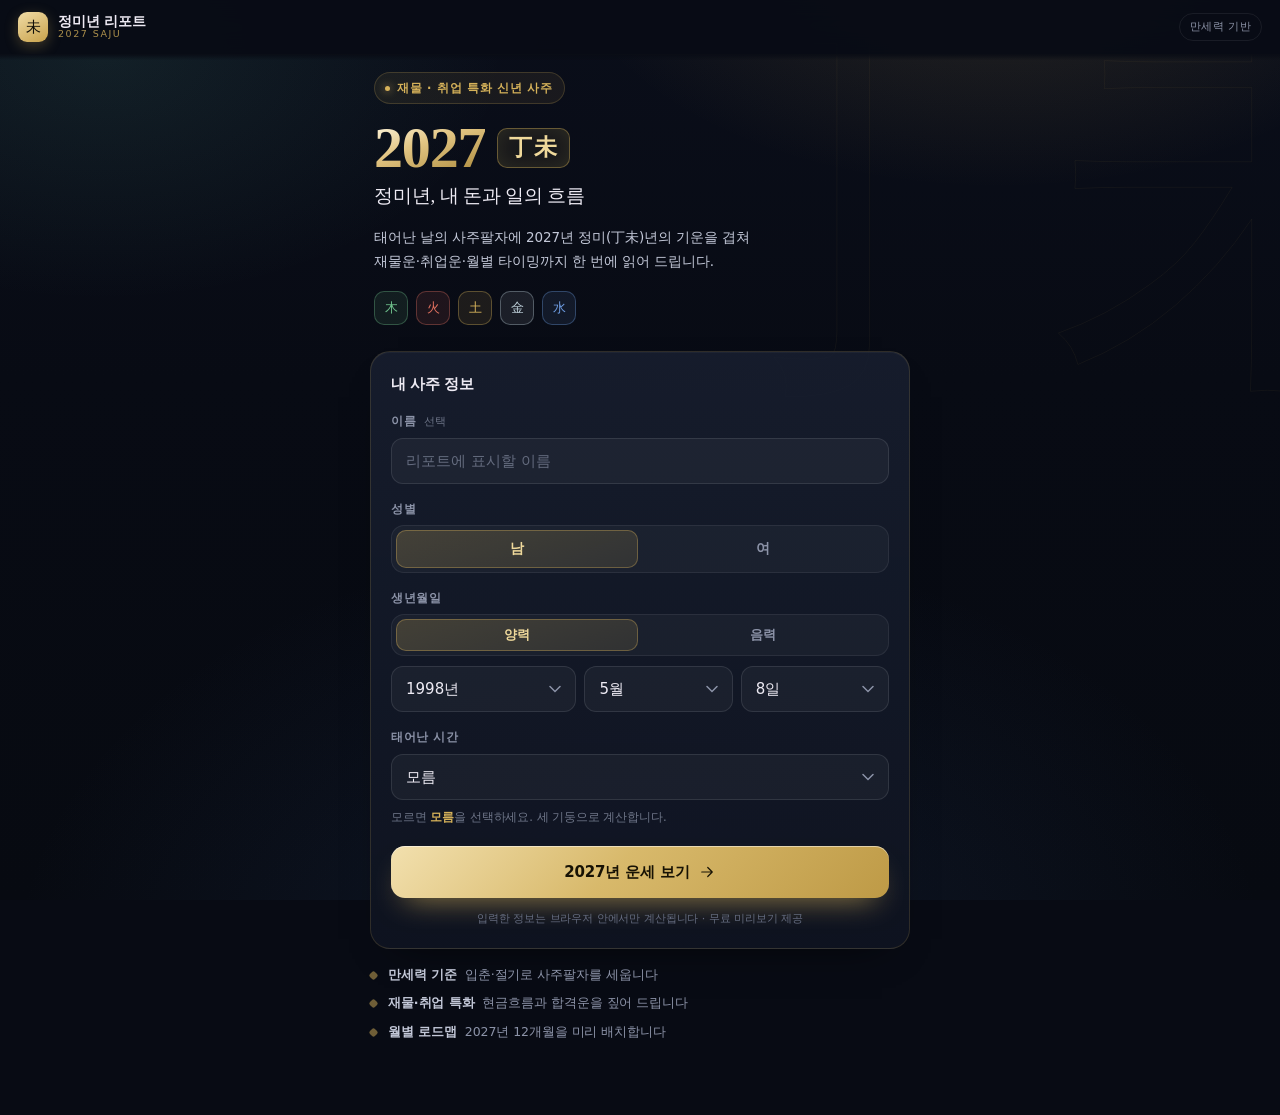
==== index.html @ 4d2c4d97 "2027 정미년 신년운세 사주 리포트 웹앱 v2 - 사주 원국·오행·십성·대운·세운·월운 계산 엔진 (외부 라이브러리 없음) - 2027 재물·취업 리포트, 개운 처방, 12개월 " ====
<!DOCTYPE html>
<html lang="ko">
<head>
<meta charset="utf-8">
<meta name="viewport" content="width=device-width, initial-scale=1, viewport-fit=cover">
<meta name="theme-color" content="#0A0E1A">
<title>2027 정미년 신년운세 · 재물·취업 사주 리포트</title>
<meta name="description" content="사주팔자와 2027 정미년 세운으로 읽는 재물운·취업운·월별 로드맵">
<link rel="stylesheet" href="assets/css/style.css">
</head>
<body>
<div class="bg-aurora" aria-hidden="true"></div>
<div class="bg-seal" aria-hidden="true">丁未</div>

<header class="topbar">
  <a class="brand" href="#" data-go="home">
    <span class="brand-mark">未</span>
    <span class="brand-text">정미년 리포트<em>2027 SAJU</em></span>
  </a>
  <span class="topbar-note">만세력 기반</span>
</header>

<main>
  <!-- ============ 1. 입력 화면 ============ -->
  <section class="view is-active" id="view-home">
    <div class="hero">
      <p class="eyebrow"><span class="dot"></span>재물 · 취업 특화 신년 사주</p>
      <h1 class="hero-title">
        <span class="hero-year">2027</span>
        <span class="hero-han">丁未</span>
        <span class="hero-sub">정미년, 내 돈과 일의 흐름</span>
      </h1>
      <p class="lede">태어난 날의 사주팔자에 2027년 정미(丁未)년의 기운을 겹쳐<br>
        재물운·취업운·월별 타이밍까지 한 번에 읽어 드립니다.</p>
      <div class="hero-strip" aria-hidden="true">
        <span class="strip-elem" style="--c:#6FBF8B">木</span>
        <span class="strip-elem" style="--c:#E0705F">火</span>
        <span class="strip-elem" style="--c:#D6B25A">土</span>
        <span class="strip-elem" style="--c:#BFD0DA">金</span>
        <span class="strip-elem" style="--c:#6E9BE0">水</span>
      </div>
    </div>

    <form class="card form-card" id="saju-form" novalidate>
      <h2 class="card-title">내 사주 정보</h2>

      <div class="field">
        <label for="name">이름 <span class="opt">선택</span></label>
        <input id="name" name="name" type="text" placeholder="리포트에 표시할 이름" autocomplete="off" maxlength="20">
      </div>

      <div class="field">
        <span class="label">성별</span>
        <div class="seg" role="radiogroup" aria-label="성별">
          <button type="button" class="seg-btn is-on" data-gender="male" role="radio" aria-checked="true">남</button>
          <button type="button" class="seg-btn" data-gender="female" role="radio" aria-checked="false">여</button>
        </div>
      </div>

      <div class="field">
        <span class="label">생년월일</span>
        <div class="seg seg-slim" role="radiogroup" aria-label="달력 구분">
          <button type="button" class="seg-btn is-on" data-cal="solar" role="radio" aria-checked="true">양력</button>
          <button type="button" class="seg-btn" data-cal="lunar" role="radio" aria-checked="false">음력</button>
        </div>
        <div class="date-row">
          <select id="year" aria-label="출생 연도"></select>
          <select id="month" aria-label="출생 월"></select>
          <select id="day" aria-label="출생 일"></select>
        </div>
        <label class="check is-hidden" id="leap-wrap">
          <input type="checkbox" id="leap"> <span id="leap-label">윤달</span>
        </label>
      </div>

      <div class="field">
        <label for="si">태어난 시간</label>
        <select id="si" aria-label="태어난 시간"></select>
        <p class="hint" id="si-hint">모르면 <b>모름</b>을 선택하세요. 세 기둥으로 계산합니다.</p>
      </div>

      <p class="form-error" id="form-error" hidden></p>

      <button type="submit" class="cta">
        <span>2027년 운세 보기</span>
        <svg viewBox="0 0 24 24" width="18" height="18" aria-hidden="true"><path d="M5 12h13M13 6l6 6-6 6" fill="none" stroke="currentColor" stroke-width="1.6" stroke-linecap="round" stroke-linejoin="round"/></svg>
      </button>
      <p class="form-foot">입력한 정보는 브라우저 안에서만 계산됩니다 · 무료 미리보기 제공</p>
    </form>

    <ul class="features">
      <li><b>만세력 기준</b> 입춘·절기로 사주팔자를 세웁니다</li>
      <li><b>재물·취업 특화</b> 현금흐름과 합격운을 짚어 드립니다</li>
      <li><b>월별 로드맵</b> 2027년 12개월을 미리 배치합니다</li>
    </ul>
  </section>

  <!-- ============ 2. 계산 중 ============ -->
  <section class="view" id="view-loading">
    <div class="loading">
      <div class="loading-orb"><span>丁</span><span>未</span></div>
      <h2>사주를 세우는 중</h2>
      <ol class="loading-steps">
        <li data-step="0">만세력 절기 대조</li>
        <li data-step="1">사주 원국 배열</li>
        <li data-step="2">대운 · 세운 계산</li>
        <li data-step="3">정미년 운세 정리</li>
      </ol>
    </div>
  </section>

  <!-- ============ 3. 결과 ============ -->
  <section class="view" id="view-result">
    <div class="result-head">
      <p class="eyebrow"><span class="dot"></span>2027 정미년 신년 사주 리포트</p>
      <h1 class="result-name" id="r-name">-</h1>
      <p class="result-meta" id="r-meta">-</p>
      <p class="result-tags" id="r-tags"></p>
    </div>

    <!-- 히어로 요약 카드 -->
    <section class="card hero-card" id="hero-card">
      <div class="hero-card-top">
        <div>
          <p class="hero-card-label">2027년 한 줄 총평</p>
          <p class="hero-card-line" id="r-heroline">-</p>
        </div>
        <span class="hero-card-year" aria-hidden="true">2027<br>丁未</span>
      </div>
      <div class="hero-gauges">
        <div class="gauge">
          <div class="gauge-head"><span>재물 <em>財</em></span><b id="g-wealth">-</b></div>
          <div class="gauge-track"><span class="gauge-fill g-money" id="gf-wealth" style="width:0%"></span></div>
        </div>
        <div class="gauge">
          <div class="gauge-head"><span>직업 <em>職</em></span><b id="g-career">-</b></div>
          <div class="gauge-track"><span class="gauge-fill g-work" id="gf-career" style="width:0%"></span></div>
        </div>
        <div class="gauge">
          <div class="gauge-head"><span>안정 <em>安</em></span><b id="g-stability">-</b></div>
          <div class="gauge-track"><span class="gauge-fill g-stab" id="gf-stability" style="width:0%"></span></div>
        </div>
      </div>
    </section>

    <div class="result-grid">
      <!-- 왼쪽 열 -->
      <div class="col col-left">
        <section class="card pillars-card">
          <header class="card-head">
            <h2 class="card-title">사주 원국 <span class="sub">四柱</span></h2>
            <span class="chip-line" id="chart-strength">-</span>
          </header>
          <div class="pillar-head">
            <span>시</span><span>일</span><span>월</span><span>년</span>
          </div>
          <div class="pillars" id="pillars"></div>
          <div class="pillar-foot">
            <div class="foot-row"><span>지장간</span><b id="r-hidden">-</b></div>
            <div class="foot-row"><span>십이운성</span><b id="r-stages">-</b></div>
            <div class="foot-row"><span>공망</span><b id="r-gongmang">-</b></div>
            <div class="foot-row"><span>신살</span><b id="r-sals">-</b></div>
          </div>
          <div class="daymaster">
            <span class="dm-badge" id="dm-badge">乙</span>
            <div>
              <p class="dm-title" id="dm-title">-</p>
              <p class="dm-body" id="dm-body">-</p>
            </div>
          </div>
        </section>

        <section class="card elements-card">
          <header class="card-head">
            <h2 class="card-title">오행 밸런스 <span class="sub">五行</span></h2>
          </header>
          <div class="elem-bars" id="elem-bars"></div>
          <div class="group-pct" id="group-pct"></div>
          <p class="para small" id="r-balance">-</p>
        </section>

        <section class="card keyword-card">
          <header class="card-head">
            <h2 class="card-title">2027 핵심 키워드</h2>
          </header>
          <div class="kw-list" id="kw-list"></div>
          <p class="para" id="r-yearline">-</p>
        </section>

        <section class="card seun-card">
          <header class="card-head">
            <h2 class="card-title">2027 세운 <span class="sub">歲運</span></h2>
            <span class="chip-line" id="seun-stage">-</span>
          </header>
          <div class="seun-row">
            <div class="seun-chars">
              <span class="seun-char" id="seun-s1">丁</span>
              <span class="seun-char" id="seun-s2">未</span>
            </div>
            <div class="seun-gods" id="seun-gods"></div>
          </div>
          <div class="seun-rels" id="seun-rels"></div>
          <p class="para small" id="r-seun">-</p>
          <div class="block">
            <h3>2027 정미년과 나의 조합</h3>
            <p class="para small" id="r-year2027">-</p>
          </div>
        </section>

        <section class="card daeun-card">
          <header class="card-head">
            <h2 class="card-title">대운 타임라인 <span class="sub">大運</span></h2>
            <span class="chip-line" id="daeun-chip">-</span>
          </header>
          <div class="daeun-scroll" id="daeun-scroll" tabindex="0" aria-label="대운 흐름, 좌우로 스크롤">
            <div class="daeun-track" id="daeun-track"></div>
          </div>
          <p class="para small" id="r-daeun">-</p>
        </section>

        <section class="card luck-card">
          <header class="card-head">
            <h2 class="card-title">2027 개운 처방 &amp; 균형 오행</h2>
            <span class="chip-line" id="luck-chip">-</span>
          </header>
          <div class="luck-grid">
            <div class="luck-cell yong">
              <span class="luck-cell-label">용신 (부족한 기운)</span>
              <b class="luck-cell-elem" id="luck-yong">-</b>
              <span class="luck-cell-sub" id="luck-yong-sub">-</span>
            </div>
            <div class="luck-cell hui">
              <span class="luck-cell-label">희신 (더하면 좋은 기운)</span>
              <b class="luck-cell-elem" id="luck-hui">-</b>
              <span class="luck-cell-sub" id="luck-hui-sub">-</span>
            </div>
          </div>
          <div class="luck-rows">
            <div class="luck-row"><span>행운 색</span><b id="luck-colors">-</b></div>
            <div class="luck-row"><span>행운 방향</span><b id="luck-dir">-</b></div>
            <div class="luck-row"><span>애용할 숫자</span><b id="luck-nums">-</b></div>
            <div class="luck-row"><span>직무 키워드</span><b id="luck-jobs">-</b></div>
          </div>
          <div class="block">
            <h3>일상 처방</h3>
            <p class="para small" id="luck-routines">-</p>
          </div>
          <p class="para small" id="r-luck">-</p>
        </section>

        <div class="halves">
          <section class="card half-card">
            <h3><span class="half-mark">上</span> 상반기</h3>
            <p class="para small" id="r-half1">-</p>
          </section>
          <section class="card half-card">
            <h3><span class="half-mark">下</span> 하반기</h3>
            <p class="para small" id="r-half2">-</p>
          </section>
        </div>
      </div>

      <!-- 오른쪽 열 -->
      <div class="col col-right">
        <div class="lock-zone" id="lock-zone">
          <div class="lock-teaser">
            <span class="lock-icon" aria-hidden="true">
              <svg viewBox="0 0 24 24" width="18" height="18"><path d="M7 10V8a5 5 0 0 1 10 0v2M6 10h12v10H6z" fill="none" stroke="currentColor" stroke-width="1.6" stroke-linejoin="round"/></svg>
            </span>
            <div class="lock-copy">
              <p class="lock-title">재물운 · 취업운 · 월별 로드맵</p>
              <p class="lock-sub"><s>₩3,900</s> 상당 무료 미리보기</p>
            </div>
            <button type="button" class="cta cta-small" id="unlock-btn">체험용 잠금 해제</button>
          </div>

          <div class="locked-body" id="locked-body">
            <section class="card money-card">
              <header class="card-head">
                <h2 class="card-title">2027 재물운 <span class="sub">財</span></h2>
                <span class="chip-line" id="money-score">-</span>
              </header>
              <div class="block">
                <h3>현금 흐름</h3>
                <p class="para small" id="r-cashflow">-</p>
              </div>
              <div class="block">
                <h3>부업 · 투자 타이밍</h3>
                <p class="para small" id="r-timing">-</p>
              </div>
              <div class="block warn">
                <h3>조심할 시기</h3>
                <p class="para small" id="r-caution">-</p>
              </div>
            </section>

            <section class="card career-card">
              <header class="card-head">
                <h2 class="card-title">2027 취업 · 이직 · 진로 <span class="sub">職</span></h2>
                <span class="chip-line" id="career-score">-</span>
              </header>
              <div class="block">
                <h3>합격 · 성과 운이 강한 달</h3>
                <p class="para small" id="r-peak">-</p>
              </div>
              <div class="block">
                <h3>잘 맞는 일하는 방식</h3>
                <p class="para small" id="r-style">-</p>
              </div>
              <div class="block">
                <h3>실전 조언</h3>
                <p class="para small" id="r-advice">-</p>
              </div>
            </section>

            <section class="card months-card">
              <header class="card-head">
                <h2 class="card-title">2027 월별 로드맵 <span class="sub">1~12월</span></h2>
              </header>
              <div class="months" id="months"></div>
            </section>
          </div>

          <div class="paywall" id="paywall">
            <p class="paywall-note">잠금 해제 후 전체 열람</p>
          </div>
        </div>

        <section class="card share-card">
          <h2 class="card-title">결과 공유</h2>
          <p class="para small">요약 카드를 이미지로 저장하거나, 링크와 한 줄 요약을 복사해 공유해 보세요.</p>
          <div class="share-actions">
            <button type="button" class="ghost-btn" id="preview-card">미리보기</button>
            <button type="button" class="ghost-btn" id="save-card">이미지로 저장</button>
          </div>
          <div class="share-actions">
            <button type="button" class="ghost-btn" id="copy-link">결과 링크 복사</button>
            <button type="button" class="ghost-btn" id="copy-summary">한 줄 요약 복사</button>
          </div>
        </section>
      </div>
    </div>

    <div class="result-foot">
      <button type="button" class="ghost-btn" data-go="home">← 다른 생년월일로 보기</button>
      <p class="fineprint">
        사주 계산은 한국천문연구원 음양력·절기 기준의 만세력 로직을 사용했습니다.
        일주는 자정(00:00)에 바뀌며, 절입 시각은 천문 계산값으로 발표값과 수 분의 차이가 있을 수 있습니다.
        본 리포트는 재미와 참고를 위한 것이며, 투자·취업 등 실제 결정의 근거가 아닙니다.
      </p>
    </div>
  </section>
</main>

<!-- 카드 미리보기 모달 -->
<div class="modal" id="modal" hidden>
  <div class="modal-back" data-close></div>
  <div class="modal-body">
    <img id="card-img" alt="2027 신년운세 요약 카드">
    <div class="modal-actions">
      <button type="button" class="ghost-btn" data-close>닫기</button>
      <a class="cta cta-small" id="download-card" download="saju2027-card.png">이미지 저장</a>
    </div>
  </div>
</div>

<!-- 복사 토스트 -->
<div class="toast" id="toast" role="status" aria-live="polite"></div>

<script src="assets/js/lunar-data.js"></script>
<script src="assets/js/astro.js"></script>
<script src="assets/js/saju.js"></script>
<script src="assets/js/report.js"></script>
<script src="assets/js/app.js"></script>
</body>
</html>
---- assets/css/style.css ----
/* ===========================================================================
   2027 정미년 신년운세 — 스타일
   =========================================================================== */
:root {
  --bg: #080B14;
  --bg-soft: #0D1220;
  --card: linear-gradient(180deg, rgba(24, 31, 48, .86) 0%, rgba(15, 20, 33, .92) 100%);
  --card-flat: #121828;
  --line: rgba(214, 178, 90, .16);
  --line-soft: rgba(255, 255, 255, .07);
  --gold: #D6B25A;
  --gold-bright: #EFD99B;
  --gold-deep: #A98A3C;
  --jade: #63C3A6;
  --rose: #E0705F;
  --text: #EDEAF3;
  --text-dim: #C3C8D8;
  --muted: #8C93A8;
  --radius: 20px;
  --font-sans: "Pretendard", "Pretendard Variable", -apple-system, BlinkMacSystemFont,
    "Noto Sans KR", "Noto Sans CJK KR", "Apple SD Gothic Neo", "Malgun Gothic", system-ui, sans-serif;
  --font-serif: "Noto Serif KR", "Noto Serif CJK KR", "Nanum Myeongjo", "Apple SD Gothic Neo", serif;
}

* { box-sizing: border-box; }

html, body { margin: 0; padding: 0; }

body {
  background: var(--bg);
  color: var(--text);
  font-family: var(--font-sans);
  font-size: 15px;
  line-height: 1.6;
  letter-spacing: -.005em;
  -webkit-font-smoothing: antialiased;
  min-height: 100vh;
  overflow-x: hidden;
}

/* 배경 */
.bg-aurora {
  position: fixed; inset: 0; z-index: -2; pointer-events: none;
  background:
    radial-gradient(720px 420px at 78% -8%, rgba(214, 178, 90, .16), transparent 62%),
    radial-gradient(620px 380px at 8% 6%, rgba(99, 195, 166, .10), transparent 65%),
    radial-gradient(900px 620px at 50% 108%, rgba(60, 96, 160, .16), transparent 70%),
    linear-gradient(180deg, #0A0E1A 0%, #080B14 42%, #070A11 100%);
}
.bg-seal {
  position: fixed; right: -14vw; top: 2vh; z-index: -1; pointer-events: none;
  font-family: var(--font-serif); font-size: 40vw; line-height: .8;
  color: transparent; -webkit-text-stroke: 1px rgba(214, 178, 90, .055);
  letter-spacing: -.06em; user-select: none;
}

/* 상단 바 */
.topbar {
  position: sticky; top: 0; z-index: 30;
  display: flex; align-items: center; justify-content: space-between;
  padding: 12px 18px;
  background: rgba(9, 12, 21, .965);
  backdrop-filter: blur(16px) saturate(1.15);
  box-shadow: 0 1px 0 rgba(214, 178, 90, .06);
}
.topbar::after {
  content: "";
  position: absolute; left: 0; right: 0; top: 100%; height: 6px;
  background: linear-gradient(180deg, rgba(9, 12, 21, .99), rgba(9, 12, 21, 0));
  pointer-events: none;
}
.brand { display: flex; align-items: center; gap: 10px; text-decoration: none; color: var(--text); }
.brand-mark {
  width: 30px; height: 30px; display: grid; place-items: center;
  font-family: var(--font-serif); font-size: 15px; color: #12100A;
  background: linear-gradient(150deg, #F0DCA6, #C9A24B);
  border-radius: 9px; box-shadow: 0 4px 14px rgba(214, 178, 90, .28);
}
.brand-text { font-size: 13.5px; font-weight: 600; line-height: 1.15; display: flex; flex-direction: column; }
.brand-text em {
  font-style: normal; font-size: 9.5px; letter-spacing: .16em;
  color: var(--gold); opacity: .8; font-weight: 500;
}
.topbar-note {
  font-size: 11px; color: var(--muted); letter-spacing: .04em;
  border: 1px solid var(--line-soft); border-radius: 999px; padding: 4px 10px;
}

main { max-width: 1180px; margin: 0 auto; padding: 0 18px 64px; }

/* 뷰 전환 */
.view { display: none; }
.view.is-active { display: block; animation: fadeUp .45s cubic-bezier(.22, .8, .3, 1) both; }
@keyframes fadeUp { from { opacity: 0; transform: translateY(10px); } to { opacity: 1; transform: none; } }

/* ============ 홈 ============ */
#view-home { max-width: 560px; margin: 0 auto; }

.hero { padding: 18px 4px 26px; }
.eyebrow {
  display: inline-flex; align-items: center; gap: 7px;
  font-size: 11.5px; font-weight: 600; letter-spacing: .06em;
  color: var(--gold); margin: 0 0 16px;
  padding: 6px 12px 6px 10px; border-radius: 999px;
  background: rgba(214, 178, 90, .08); border: 1px solid rgba(214, 178, 90, .2);
}
.eyebrow .dot {
  width: 5px; height: 5px; border-radius: 50%; background: var(--gold);
  box-shadow: 0 0 8px rgba(214, 178, 90, .9);
}
.hero-title { margin: 0 0 14px; display: flex; flex-wrap: wrap; align-items: center; gap: 4px 12px; }
.hero-year {
  font-family: var(--font-serif); font-size: 58px; font-weight: 600; line-height: .95;
  letter-spacing: -.02em;
  background: linear-gradient(160deg, #FBF1D6 8%, #E2C583 42%, #B08F42 92%);
  -webkit-background-clip: text; background-clip: text; color: transparent;
}
.hero-han {
  font-family: var(--font-serif); font-size: 23px; letter-spacing: .06em;
  color: var(--gold-bright);
  border: 1px solid rgba(214, 178, 90, .42); border-radius: 10px;
  padding: 7px 11px 8px; line-height: 1;
  background: rgba(214, 178, 90, .07);
  box-shadow: inset 0 0 20px rgba(214, 178, 90, .12);
}
.hero-sub {
  flex-basis: 100%; font-family: var(--font-serif);
  font-size: 19px; font-weight: 500; color: var(--text); letter-spacing: -.01em; margin-top: 2px;
}
.lede { margin: 0 0 18px; font-size: 13.5px; line-height: 1.75; color: var(--text-dim); }
.hero-strip { display: flex; gap: 8px; }
.strip-elem {
  font-family: var(--font-serif); font-size: 13px; color: var(--c);
  width: 34px; height: 34px; display: grid; place-items: center;
  border-radius: 10px; border: 1px solid color-mix(in srgb, var(--c) 34%, transparent);
  background: color-mix(in srgb, var(--c) 10%, transparent);
}

/* 카드 공통 */
.card {
  background: var(--card);
  border: 1px solid var(--line);
  border-radius: var(--radius);
  padding: 18px;
  box-shadow: 0 18px 40px -28px rgba(0, 0, 0, .9), inset 0 1px 0 rgba(255, 255, 255, .04);
}
.card + .card { margin-top: 14px; }
.card-title {
  margin: 0; font-family: var(--font-serif); font-size: 15px; font-weight: 600;
  letter-spacing: .01em; color: var(--text);
}
.card-title .sub {
  font-family: var(--font-sans); font-size: 10.5px; font-weight: 500;
  color: var(--gold); opacity: .75; margin-left: 6px; letter-spacing: .06em;
}
.card-head { display: flex; align-items: center; justify-content: space-between; margin-bottom: 14px; gap: 8px; }
.chip-line {
  font-size: 11px; color: var(--gold-bright); letter-spacing: .02em;
  background: rgba(214, 178, 90, .1); border: 1px solid rgba(214, 178, 90, .22);
  border-radius: 999px; padding: 3px 9px; white-space: nowrap;
}

/* --- 폼 --- */
.form-card { padding: 20px; }
.form-card .card-title { margin-bottom: 16px; }
.field { margin-bottom: 16px; }
.field > label, .field > .label {
  display: block; font-size: 11.5px; font-weight: 600; color: var(--muted);
  letter-spacing: .05em; margin-bottom: 7px;
}
.field .opt { font-weight: 400; color: #6F7689; font-size: 10.5px; margin-left: 3px; }

input[type="text"], select {
  width: 100%; height: 46px; padding: 0 14px;
  background: rgba(255, 255, 255, .04);
  border: 1px solid rgba(255, 255, 255, .1);
  border-radius: 12px; color: var(--text);
  font-family: var(--font-sans); font-size: 15px; font-weight: 500;
  outline: none; transition: border-color .18s, background .18s;
  appearance: none; -webkit-appearance: none;
}
input[type="text"]::placeholder { color: #646B7E; font-weight: 400; }
input[type="text"]:focus, select:focus {
  border-color: rgba(214, 178, 90, .5);
  background: rgba(214, 178, 90, .06);
}
select {
  padding-right: 34px;
  background-image: url("data:image/svg+xml;utf8,<svg xmlns='http://www.w3.org/2000/svg' width='12' height='8' viewBox='0 0 12 8'><path d='M1 1.5 6 6.5l5-5' fill='none' stroke='%238C93A8' stroke-width='1.5' stroke-linecap='round'/></svg>");
  background-repeat: no-repeat;
  background-position: right 14px center;
}

.seg {
  display: flex; gap: 4px; padding: 4px;
  background: rgba(255, 255, 255, .035);
  border: 1px solid rgba(255, 255, 255, .07);
  border-radius: 13px;
}
.seg-btn {
  flex: 1; height: 38px; border: 0; border-radius: 10px; cursor: pointer;
  background: transparent; color: var(--muted);
  font-family: var(--font-sans); font-size: 14px; font-weight: 600;
  transition: all .18s;
}
.seg-btn.is-on {
  background: linear-gradient(160deg, rgba(214, 178, 90, .22), rgba(214, 178, 90, .12));
  color: var(--gold-bright);
  box-shadow: inset 0 0 0 1px rgba(214, 178, 90, .35);
}
.seg-slim { margin-bottom: 10px; }
.seg-slim .seg-btn { height: 32px; font-size: 13px; }

.date-row { display: grid; grid-template-columns: 1.25fr 1fr 1fr; gap: 8px; }
.check {
  display: inline-flex; align-items: center; gap: 8px; margin-top: 10px;
  font-size: 12.5px; color: var(--text-dim); cursor: pointer;
}
.check input { width: 16px; height: 16px; accent-color: var(--gold); }
.check.is-hidden { display: none; }

.hint { margin: 8px 0 0; font-size: 11.5px; color: #6F7689; }
.hint b { color: var(--gold); font-weight: 600; }
.form-error {
  margin: 0 0 12px; padding: 10px 12px; border-radius: 10px;
  background: rgba(224, 112, 95, .12); border: 1px solid rgba(224, 112, 95, .3);
  color: #F0A99D; font-size: 12.5px;
}

.cta {
  display: inline-flex; align-items: center; justify-content: center; gap: 8px;
  width: 100%; height: 52px; margin-top: 4px;
  border: 0; border-radius: 14px; cursor: pointer;
  background: linear-gradient(135deg, #F2E0AE 0%, #D8B96B 45%, #BE9A46 100%);
  color: #171204; font-family: var(--font-sans);
  font-size: 15px; font-weight: 700; letter-spacing: -.01em;
  box-shadow: 0 14px 30px -14px rgba(214, 178, 90, .75), inset 0 1px 0 rgba(255, 255, 255, .5);
  transition: transform .15s, box-shadow .2s;
  text-decoration: none;
}
.cta:hover { transform: translateY(-1px); box-shadow: 0 18px 34px -14px rgba(214, 178, 90, .85); }
.cta:active { transform: translateY(0); }
.cta-small {
  width: auto; height: 40px; padding: 0 16px; font-size: 13px; border-radius: 11px; margin: 0;
  white-space: nowrap; flex: none;
}
.form-foot { margin: 12px 0 0; text-align: center; font-size: 11px; color: #656C80; }

.features {
  list-style: none; margin: 16px 0 0; padding: 0;
  display: flex; flex-direction: column; gap: 8px;
}
.features li {
  position: relative; padding-left: 18px; font-size: 12.5px; line-height: 1.65; color: var(--muted);
}
.features li::before {
  content: ""; position: absolute; left: 0; top: 7px;
  width: 7px; height: 7px; border-radius: 2px; transform: rotate(45deg);
  background: rgba(214, 178, 90, .5);
}
.features b { color: var(--text-dim); font-weight: 600; margin-right: 4px; }

/* ============ 로딩 ============ */
.loading { text-align: center; padding: 18vh 0 0; }
.loading-orb {
  width: 96px; height: 96px; margin: 0 auto 28px; position: relative;
  display: grid; place-items: center; border-radius: 50%;
  border: 1px solid rgba(214, 178, 90, .3);
  background: radial-gradient(circle at 50% 40%, rgba(214, 178, 90, .18), transparent 70%);
  animation: pulse 2.2s ease-in-out infinite;
}
.loading-orb span {
  position: absolute; font-family: var(--font-serif); font-size: 22px; color: var(--gold-bright);
}
.loading-orb span:first-child { transform: translate(-14px, -6px); opacity: .8; }
.loading-orb span:last-child { transform: translate(14px, 8px); }
@keyframes pulse { 0%, 100% { box-shadow: 0 0 0 0 rgba(214, 178, 90, .18); } 50% { box-shadow: 0 0 0 18px rgba(214, 178, 90, 0); } }
.loading h2 { font-family: var(--font-serif); font-size: 18px; margin: 0 0 22px; font-weight: 500; }
.loading-steps { list-style: none; padding: 0; margin: 0; display: inline-flex; flex-direction: column; gap: 10px; text-align: left; }
.loading-steps li { font-size: 13px; color: #5D6478; transition: color .3s; padding-left: 18px; position: relative; }
.loading-steps li::before {
  content: ""; position: absolute; left: 0; top: 8px; width: 6px; height: 6px;
  border-radius: 50%; background: #3C4257; transition: background .3s;
}
.loading-steps li.on { color: var(--text); }
.loading-steps li.on::before { background: var(--gold); box-shadow: 0 0 10px rgba(214, 178, 90, .8); }

/* ============ 결과 ============ */
.result-head { padding: 12px 4px 20px; }
.result-name {
  font-family: var(--font-serif); font-size: 27px; font-weight: 600; margin: 0 0 8px;
  letter-spacing: -.01em;
}
.result-meta { margin: 0; font-size: 12.5px; color: var(--muted); }
.result-tags { margin: 10px 0 0; display: flex; flex-wrap: wrap; gap: 6px; }
.result-tags span {
  font-size: 11px; color: var(--text-dim); padding: 3px 9px; border-radius: 999px;
  background: rgba(255, 255, 255, .05); border: 1px solid var(--line-soft);
}

.result-grid { display: grid; grid-template-columns: minmax(0, 1fr); gap: 14px; }
.col { display: flex; flex-direction: column; gap: 14px; min-width: 0; }
.col > .card + .card { margin-top: 0; }

/* 원국표 */
.pillar-head {
  display: grid; grid-template-columns: repeat(4, 1fr); gap: 8px;
  font-size: 10.5px; color: var(--muted); text-align: center;
  letter-spacing: .1em; margin-bottom: 7px;
}
.pillars { display: grid; grid-template-columns: repeat(4, 1fr); gap: 8px; }
.pillar {
  --e: #D6B25A;
  position: relative; text-align: center; border-radius: 15px; padding: 10px 4px 9px;
  background:
    linear-gradient(180deg, color-mix(in srgb, var(--e) 15%, transparent) 0%, rgba(255, 255, 255, .01) 62%);
  border: 1px solid color-mix(in srgb, var(--e) 26%, transparent);
  overflow: hidden;
}
.pillar::before {
  content: ""; position: absolute; inset: 0 0 auto 0; height: 2px;
  background: linear-gradient(90deg, transparent, color-mix(in srgb, var(--e) 80%, transparent), transparent);
  opacity: .8;
}
.pillar.is-empty { border-style: dashed; border-color: var(--line-soft); background: rgba(255, 255, 255, .02); }
.pillar .god {
  font-size: 10px; color: color-mix(in srgb, var(--e) 78%, #ffffff 10%);
  letter-spacing: .02em; height: 14px; opacity: .95;
}
.pillar .han {
  font-family: var(--font-serif); font-size: 30px; line-height: 1.15; font-weight: 500;
  color: #F6F3EA; text-shadow: 0 2px 12px color-mix(in srgb, var(--e) 55%, transparent);
  margin: 2px 0 1px;
}
.pillar .ko { font-size: 10.5px; color: var(--muted); letter-spacing: .04em; }
.pillar .sep { height: 1px; margin: 8px 8px 7px; background: color-mix(in srgb, var(--e) 22%, transparent); }
.pillar .hidden { font-size: 9.5px; color: #7B8298; margin-top: 6px; letter-spacing: .02em; }
.pillar .stage {
  display: inline-block; margin-top: 6px; font-size: 9.5px; padding: 1px 7px; border-radius: 999px;
  color: color-mix(in srgb, var(--e) 70%, #ffffff 25%);
  background: color-mix(in srgb, var(--e) 14%, transparent);
  border: 1px solid color-mix(in srgb, var(--e) 24%, transparent);
}
.pillar.is-empty .han { color: #4B5266; text-shadow: none; }

.pillar-foot { margin-top: 12px; border-top: 1px dashed rgba(255, 255, 255, .08); padding-top: 10px; }
.foot-row {
  display: flex; justify-content: space-between; gap: 12px;
  font-size: 11px; padding: 3px 0;
}
.foot-row span { color: #717891; letter-spacing: .03em; flex: none; }
.foot-row b { font-weight: 500; color: var(--text-dim); text-align: right; }

.daymaster {
  display: flex; gap: 12px; align-items: flex-start;
  margin-top: 14px; padding-top: 14px; border-top: 1px dashed rgba(255, 255, 255, .08);
}
.dm-badge {
  flex: none; width: 40px; height: 40px; display: grid; place-items: center;
  font-family: var(--font-serif); font-size: 19px; color: #14100A;
  border-radius: 12px; background: linear-gradient(150deg, #F0DCA6, #C9A24B);
  box-shadow: 0 6px 18px -8px rgba(214, 178, 90, .8);
}
.dm-title { margin: 0 0 4px; font-size: 13px; font-weight: 700; color: var(--text); }
.dm-title span { color: var(--gold); font-weight: 500; }
.dm-body { margin: 0; font-size: 12.5px; line-height: 1.72; color: var(--text-dim); }

/* 오행 바 */
.elem-bars { display: flex; flex-direction: column; gap: 11px; }
.elem-row { display: grid; grid-template-columns: 48px 1fr 46px; align-items: center; gap: 10px; }
.elem-name { font-size: 11.5px; color: var(--text-dim); display: flex; align-items: baseline; gap: 4px; }
.elem-name i { font-family: var(--font-serif); font-style: normal; font-size: 12px; color: var(--c); }
.elem-track { display: block; height: 7px; border-radius: 999px; background: rgba(255, 255, 255, .06); overflow: hidden; }
.elem-fill {
  display: block;
  height: 100%; border-radius: 999px;
  background: linear-gradient(90deg, color-mix(in srgb, var(--c) 55%, transparent), var(--c));
  box-shadow: 0 0 12px -2px color-mix(in srgb, var(--c) 70%, transparent);
  transition: width .7s cubic-bezier(.2, .8, .3, 1);
}
.elem-pct { font-size: 11px; color: var(--muted); text-align: right; font-variant-numeric: tabular-nums; }
.elem-pct b { color: var(--text-dim); font-weight: 600; }
.elem-row.is-low .elem-name { color: #6F7689; }

.group-pct {
  display: flex; flex-wrap: wrap; gap: 6px;
  margin-top: 13px; padding-top: 12px; border-top: 1px dashed rgba(255, 255, 255, .08);
}
.group-pct span {
  font-size: 10.5px; color: var(--muted); letter-spacing: .01em;
  padding: 3px 8px; border-radius: 7px;
  background: rgba(255, 255, 255, .035); border: 1px solid rgba(255, 255, 255, .06);
}
.group-pct span b { color: var(--text-dim); font-weight: 600; margin-left: 4px; }
.group-pct span.is-top { color: var(--gold-bright); border-color: rgba(214, 178, 90, .26); background: rgba(214, 178, 90, .1); }
.group-pct span.is-top b { color: var(--gold-bright); }

.para { margin: 0; font-size: 13px; line-height: 1.78; color: var(--text-dim); letter-spacing: -.003em; }
.para.small { font-size: 12.5px; line-height: 1.76; }
.elements-card .para { margin-top: 12px; }

/* 키워드 */
.kw-list { display: flex; flex-direction: column; gap: 8px; margin-bottom: 14px; }
.kw {
  display: flex; align-items: center; gap: 10px;
  padding: 11px 13px; border-radius: 13px;
  background: linear-gradient(90deg, rgba(214, 178, 90, .12), rgba(214, 178, 90, .02));
  border: 1px solid rgba(214, 178, 90, .18);
}
.kw i {
  font-family: var(--font-serif); font-style: normal; font-size: 11px;
  color: var(--gold); width: 16px; text-align: center;
}
.kw b { font-size: 13.5px; font-weight: 600; letter-spacing: -.01em; color: var(--gold-bright); }

/* 세운 */
.seun-row { display: flex; align-items: center; gap: 16px; margin-bottom: 12px; }
.seun-chars { display: flex; gap: 8px; }
.seun-char {
  width: 52px; height: 62px; display: grid; place-items: center;
  font-family: var(--font-serif); font-size: 30px; color: #F6F3EA;
  border-radius: 13px; border: 1px solid rgba(214, 178, 90, .28);
  background: linear-gradient(160deg, rgba(214, 178, 90, .16), rgba(214, 178, 90, .03));
}
.seun-gods { display: flex; flex-direction: column; gap: 5px; flex: 1; }
.seun-gods p { margin: 0; font-size: 11.5px; color: var(--muted); display: flex; align-items: center; gap: 6px; }
.seun-gods b { color: var(--text-dim); font-weight: 500; }
.seun-gods em {
  font-style: normal; font-size: 10.5px; color: var(--gold-bright);
  padding: 1px 8px; border-radius: 999px; background: rgba(214, 178, 90, .12);
  border: 1px solid rgba(214, 178, 90, .2);
}
.seun-rels { display: flex; flex-wrap: wrap; gap: 6px; margin-bottom: 12px; }
.seun-rels .rel {
  font-size: 10.5px; padding: 3px 9px; border-radius: 999px; letter-spacing: .01em;
  border: 1px solid var(--line-soft); color: var(--text-dim); background: rgba(255, 255, 255, .04);
}
.seun-rels .rel.hap { color: #9FE3CD; border-color: rgba(99, 195, 166, .28); background: rgba(99, 195, 166, .08); }
.seun-rels .rel.chung { color: #F0A99D; border-color: rgba(224, 112, 95, .28); background: rgba(224, 112, 95, .08); }
.seun-rels .rel.hyeong { color: #E5C88F; border-color: rgba(214, 178, 90, .26); background: rgba(214, 178, 90, .07); }
.seun-card .para { margin-top: 4px; }

.halves { display: grid; grid-template-columns: 1fr 1fr; gap: 14px; }
.half-card h3 {
  margin: 0 0 8px; font-size: 12px; font-weight: 600; letter-spacing: .02em;
  color: var(--text); display: flex; align-items: center; gap: 7px;
}
.half-mark {
  font-family: var(--font-serif); font-size: 11px; color: var(--gold);
  width: 20px; height: 20px; display: grid; place-items: center;
  border-radius: 6px; background: rgba(214, 178, 90, .12);
  border: 1px solid rgba(214, 178, 90, .22);
}

/* ============ 잠금 영역 ============ */
.lock-zone { position: relative; }
.lock-teaser {
  position: relative; z-index: 2;
  display: flex; align-items: center; gap: 11px;
  padding: 13px 14px; margin-bottom: 12px;
  border-radius: 16px;
  background: linear-gradient(120deg, rgba(214, 178, 90, .16), rgba(214, 178, 90, .05) 60%, rgba(99, 195, 166, .07));
  border: 1px solid rgba(214, 178, 90, .3);
  box-shadow: 0 18px 40px -30px rgba(214, 178, 90, .9);
}
.lock-icon {
  flex: none; width: 34px; height: 34px; display: grid; place-items: center;
  border-radius: 11px; color: var(--gold-bright);
  background: rgba(214, 178, 90, .14); border: 1px solid rgba(214, 178, 90, .26);
}
.lock-copy { flex: 1 1 auto; min-width: 0; }
.lock-title { margin: 0 0 2px; font-size: 12.5px; font-weight: 600; color: var(--text); }
.lock-sub { margin: 0; font-size: 11px; color: var(--muted); }
.lock-sub s { opacity: .6; }
.lock-sub b { color: var(--gold-bright); font-weight: 600; }

.locked-body {
  filter: blur(5px) saturate(.85);
  opacity: .72;
  pointer-events: none;
  user-select: none;
  max-height: 640px;
  overflow: hidden;
  -webkit-mask-image: linear-gradient(180deg, #000 0%, #000 55%, rgba(0, 0, 0, .25) 88%, transparent 100%);
  mask-image: linear-gradient(180deg, #000 0%, #000 55%, rgba(0, 0, 0, .25) 88%, transparent 100%);
  transition: filter .5s, opacity .5s, max-height .5s;
}
.locked-body > .card + .card { margin-top: 14px; }
.paywall {
  position: absolute; left: 0; right: 0; bottom: -6px; z-index: 3;
  text-align: center; pointer-events: none;
}
.paywall-note {
  display: inline-block; margin: 0; font-size: 11px; color: var(--muted);
  letter-spacing: .04em; padding: 6px 14px; border-radius: 999px;
  background: rgba(8, 11, 20, .82); border: 1px solid var(--line-soft);
  backdrop-filter: blur(6px);
}
.lock-zone.is-open .lock-teaser { display: none; }
.lock-zone.is-open .locked-body {
  filter: none; opacity: 1; pointer-events: auto; user-select: auto;
  max-height: none;
  -webkit-mask-image: none; mask-image: none;
}
.lock-zone.is-open .paywall { display: none; }
.unlocked-badge {
  display: flex; align-items: center; gap: 8px;
  font-size: 11px; color: var(--jade); margin-bottom: 12px;
  padding: 8px 12px; border-radius: 11px;
  background: rgba(99, 195, 166, .08); border: 1px solid rgba(99, 195, 166, .22);
}
.unlocked-badge b { color: #9FE3CD; font-weight: 600; }

/* 블록 */
.block + .block { margin-top: 14px; padding-top: 13px; border-top: 1px dashed rgba(255, 255, 255, .075); }
.block h3 {
  margin: 0 0 6px; font-size: 11.5px; font-weight: 600; color: var(--gold);
  letter-spacing: .03em; display: flex; align-items: center; gap: 6px;
}
.block h3::before {
  content: ""; width: 3px; height: 11px; border-radius: 2px;
  background: linear-gradient(180deg, var(--gold-bright), transparent);
}
.block.warn h3 { color: #E5A08F; }
.block.warn h3::before { background: linear-gradient(180deg, #E5876F, transparent); }

/* 월별 */
.months { display: flex; flex-direction: column; gap: 2px; }
.month {
  display: grid; grid-template-columns: 34px 62px 1fr; gap: 10px; align-items: center;
  padding: 9px 4px; border-radius: 10px;
  border-bottom: 1px solid rgba(255, 255, 255, .045);
}
.month:last-child { border-bottom: 0; }
.month:hover { background: rgba(255, 255, 255, .02); }
.m-label { font-size: 12px; font-weight: 600; color: var(--text-dim); font-variant-numeric: tabular-nums; }
.m-ganji { font-family: var(--font-serif); font-size: 12.5px; color: var(--gold-bright); letter-spacing: .02em; }
.m-ganji small { display: block; font-family: var(--font-sans); font-size: 9.5px; color: #6F7689; letter-spacing: 0; }
.m-main { min-width: 0; }
.m-top { display: flex; align-items: center; gap: 7px; margin-bottom: 3px; }
.m-gods { font-size: 10.5px; color: var(--muted); white-space: nowrap; }
.m-bars { display: flex; gap: 4px; margin-left: auto; align-items: center; }
.m-bar { width: 30px; height: 4px; border-radius: 999px; background: rgba(255, 255, 255, .08); overflow: hidden; }
.m-bar i { display: block; height: 100%; border-radius: 999px; }
.m-bar.money i { background: linear-gradient(90deg, #C9A24B, #EFD99B); }
.m-bar.career i { background: linear-gradient(90deg, #3E8F78, #7FD3B6); }
.m-line { margin: 0; font-size: 11.5px; line-height: 1.6; color: #A6ADBF; }
.m-tag {
  font-size: 9px; padding: 1px 6px; border-radius: 999px; letter-spacing: .02em;
  background: rgba(214, 178, 90, .12); color: var(--gold); border: 1px solid rgba(214, 178, 90, .2);
}
.month.is-peak .m-label { color: var(--gold-bright); }

/* 공유 */
.share-card .card-title { margin-bottom: 6px; }
.share-actions { display: flex; gap: 8px; margin-top: 12px; }
.ghost-btn {
  flex: 1; height: 42px; border-radius: 12px; cursor: pointer;
  background: rgba(255, 255, 255, .04); color: var(--text-dim);
  border: 1px solid rgba(255, 255, 255, .1);
  font-family: var(--font-sans); font-size: 13px; font-weight: 600;
  transition: background .18s, color .18s, border-color .18s;
  display: inline-flex; align-items: center; justify-content: center; text-decoration: none;
}
.ghost-btn:hover { background: rgba(214, 178, 90, .1); color: var(--gold-bright); border-color: rgba(214, 178, 90, .3); }

.result-foot { margin-top: 22px; display: flex; flex-direction: column; gap: 14px; align-items: center; }
.result-foot .ghost-btn { flex: none; padding: 0 20px; }
.fineprint {
  margin: 0; font-size: 10.5px; line-height: 1.75; color: #5F6678; text-align: center;
  max-width: 620px;
}

/* 모달 */
.modal { position: fixed; inset: 0; z-index: 100; display: grid; place-items: center; padding: 20px; }
.modal[hidden] { display: none; }
.modal-back { position: absolute; inset: 0; background: rgba(4, 6, 12, .82); backdrop-filter: blur(6px); }
.modal-body { position: relative; width: min(380px, 92vw); display: flex; flex-direction: column; gap: 12px; }
.modal-body img {
  width: 100%; border-radius: 16px; display: block;
  box-shadow: 0 30px 70px -30px rgba(0, 0, 0, .95);
  max-height: 68vh; object-fit: contain;
}
.modal-actions { display: flex; gap: 8px; }

/* ============ 히어로 요약 카드 ============ */
.hero-card {
  margin-bottom: 16px;
  padding: 20px;
  background:
    radial-gradient(420px 160px at 88% -20%, rgba(214, 178, 90, .16), transparent 70%),
    var(--card);
  border-color: rgba(214, 178, 90, .24);
  box-shadow: 0 22px 46px -30px rgba(0, 0, 0, .95), inset 0 1px 0 rgba(255, 255, 255, .05);
}
.hero-card-top { display: flex; align-items: flex-start; gap: 14px; margin-bottom: 16px; }
.hero-card-label {
  margin: 0 0 6px; font-size: 11px; font-weight: 600; letter-spacing: .06em;
  color: var(--gold); display: flex; align-items: center; gap: 7px;
}
.hero-card-label::before {
  content: ""; width: 5px; height: 5px; border-radius: 50%;
  background: var(--gold); box-shadow: 0 0 8px rgba(214, 178, 90, .9);
}
.hero-card-line {
  margin: 0; font-family: var(--font-serif); font-size: 17.5px; font-weight: 500;
  line-height: 1.55; letter-spacing: -.01em; color: #F6F2E6;
  text-wrap: balance;
}
.hero-card-year {
  flex: none; font-family: var(--font-serif); font-size: 12px; line-height: 1.35;
  text-align: center; color: var(--gold-bright); letter-spacing: .08em;
  padding: 9px 10px; border-radius: 11px;
  border: 1px solid rgba(214, 178, 90, .3); background: rgba(214, 178, 90, .07);
}
.hero-gauges { display: grid; grid-template-columns: repeat(3, 1fr); gap: 12px; }
.gauge-head {
  display: flex; justify-content: space-between; align-items: baseline;
  margin-bottom: 6px; font-size: 11.5px; color: var(--text-dim); font-weight: 600;
}
.gauge-head em {
  font-family: var(--font-serif); font-style: normal; font-size: 10px;
  color: var(--muted); margin-left: 3px;
}
.gauge-head b { font-size: 16px; font-variant-numeric: tabular-nums; }
.gauge-track {
  display: block; height: 8px; border-radius: 999px;
  background: rgba(255, 255, 255, .06); overflow: hidden;
  box-shadow: inset 0 0 0 1px rgba(255, 255, 255, .03);
}
.gauge-fill {
  display: block; height: 100%; border-radius: 999px; width: 0;
  transition: width .9s cubic-bezier(.2, .8, .3, 1);
}
.g-money { background: linear-gradient(90deg, #C9A24B, #F2DFA0); box-shadow: 0 0 12px -2px rgba(214, 178, 90, .8); }
.g-work  { background: linear-gradient(90deg, #3E8F78, #7FD3B6); box-shadow: 0 0 12px -2px rgba(99, 195, 166, .7); }
.g-stab  { background: linear-gradient(90deg, #5D7FB8, #93B4E4); box-shadow: 0 0 12px -2px rgba(110, 155, 224, .7); }

/* ============ 대운 타임라인 ============ */
.daeun-scroll {
  overflow-x: auto; padding-bottom: 8px; margin-bottom: 12px;
  -webkit-overflow-scrolling: touch;
  scrollbar-width: thin; scrollbar-color: rgba(214, 178, 90, .3) transparent;
}
.daeun-scroll::-webkit-scrollbar { height: 6px; }
.daeun-scroll::-webkit-scrollbar-thumb { background: rgba(214, 178, 90, .28); border-radius: 999px; }
.daeun-track { display: flex; gap: 7px; width: max-content; padding: 2px; }
.daeun-pill {
  --e: #D6B25A;
  position: relative; flex: none; width: 86px; padding: 10px 6px 9px;
  text-align: center; border-radius: 13px;
  background: linear-gradient(180deg, color-mix(in srgb, var(--e) 10%, transparent), rgba(255, 255, 255, .015));
  border: 1px solid color-mix(in srgb, var(--e) 20%, transparent);
}
.daeun-pill .d-age { display: block; font-size: 9.5px; color: var(--muted); font-variant-numeric: tabular-nums; }
.daeun-pill .d-han {
  display: block; font-family: var(--font-serif); font-size: 21px; line-height: 1.2;
  color: #F6F3EA; text-shadow: 0 2px 10px color-mix(in srgb, var(--e) 50%, transparent);
}
.daeun-pill .d-ko { display: block; font-size: 10px; color: var(--text-dim); letter-spacing: .02em; margin-top: 1px; }
.daeun-pill .d-god {
  display: inline-block; margin-top: 5px; font-size: 9px; padding: 1px 7px; border-radius: 999px;
  color: color-mix(in srgb, var(--e) 70%, #ffffff 25%);
  background: color-mix(in srgb, var(--e) 12%, transparent);
  border: 1px solid color-mix(in srgb, var(--e) 22%, transparent);
}
.daeun-pill.is-now {
  border-color: rgba(214, 178, 90, .65);
  background: linear-gradient(180deg, rgba(214, 178, 90, .2), rgba(214, 178, 90, .04));
  box-shadow: 0 10px 24px -14px rgba(214, 178, 90, .8);
}
.daeun-pill.is-now .d-han { color: var(--gold-bright); }
.daeun-pill .d-now {
  position: absolute; top: -8px; left: 50%; transform: translateX(-50%);
  font-size: 8.5px; font-weight: 700; letter-spacing: .06em;
  color: #171204; background: linear-gradient(150deg, #F0DCA6, #C9A24B);
  padding: 1px 8px; border-radius: 999px;
}

/* ============ 개운 처방 ============ */
.luck-grid { display: grid; grid-template-columns: 1fr 1fr; gap: 8px; margin-bottom: 13px; }
.luck-cell {
  padding: 11px 12px; border-radius: 13px;
  background: rgba(255, 255, 255, .025); border: 1px solid var(--line-soft);
}
.luck-cell.yong { border-color: rgba(214, 178, 90, .26); background: rgba(214, 178, 90, .05); }
.luck-cell-label { display: block; font-size: 10px; color: var(--muted); letter-spacing: .03em; margin-bottom: 4px; }
.luck-cell-elem { font-family: var(--font-serif); font-size: 17px; font-weight: 600; }
.luck-cell-sub { display: block; font-size: 10.5px; color: var(--text-dim); margin-top: 2px; }
.luck-rows { display: flex; flex-direction: column; }
.luck-row {
  display: flex; justify-content: space-between; gap: 12px;
  font-size: 11.5px; padding: 5px 0;
  border-bottom: 1px dashed rgba(255, 255, 255, .05);
}
.luck-row:last-child { border-bottom: 0; }
.luck-row span { color: #717891; flex: none; letter-spacing: .03em; }
.luck-row b { font-weight: 500; color: var(--text-dim); text-align: right; }
.luck-card .block h3::before { background: linear-gradient(180deg, #9FE3CD, transparent); }
.luck-card .block h3 { color: #9FE3CD; }

/* ============ 월별 배지 ============ */
.m-badge {
  font-size: 9px; font-weight: 700; padding: 1px 7px; border-radius: 999px; letter-spacing: .03em;
}
.m-badge.b-up { color: #F2DFA0; background: rgba(214, 178, 90, .16); border: 1px solid rgba(214, 178, 90, .4); }
.m-badge.b-chance { color: #9FE3CD; background: rgba(99, 195, 166, .12); border: 1px solid rgba(99, 195, 166, .35); }
.m-badge.b-ok { color: #A9B0C2; background: rgba(255, 255, 255, .05); border: 1px solid rgba(255, 255, 255, .1); }
.m-badge.b-warn { color: #F0A99D; background: rgba(224, 112, 95, .12); border: 1px solid rgba(224, 112, 95, .35); }
.m-action {
  margin: 5px 0 0; font-size: 10.5px; color: #8A92A6;
  display: flex; align-items: center; gap: 5px;
}
.m-action::before { content: "→"; color: var(--gold); font-weight: 700; }
.month.is-warn .m-line { color: #BFA9A4; }
.month.is-up .m-line { color: #C4BCA4; }

/* ============ 토스트 ============ */
.toast {
  position: fixed; left: 50%; bottom: 28px; transform: translate(-50%, 16px);
  z-index: 200; opacity: 0; pointer-events: none;
  font-size: 12.5px; font-weight: 600; color: var(--gold-bright);
  background: rgba(13, 18, 32, .96); border: 1px solid rgba(214, 178, 90, .4);
  padding: 10px 18px; border-radius: 999px;
  box-shadow: 0 18px 40px -18px rgba(0, 0, 0, .9);
  transition: opacity .25s, transform .25s;
}
.toast.is-on { opacity: 1; transform: translate(-50%, 0); }

/* ============ 데스크톱 ============ */
@media (min-width: 900px) {
  body { font-size: 15px; }
  main { padding: 0 28px 72px; }
  .result-grid { grid-template-columns: minmax(0, 1fr) minmax(0, 1.08fr); gap: 18px; align-items: start; }
  .col { gap: 18px; }
  .col > .card + .card { margin-top: 0; }
  .result-head { padding: 18px 4px 22px; }
  .result-name { font-size: 32px; }
  .pillar .han { font-size: 34px; }
  .pillar .god { font-size: 10.5px; }
  .locked-body { max-height: 760px; }
  .hero-card-top { align-items: center; }
  .hero-card-line { font-size: 19px; }
  .daeun-track { gap: 9px; }
  .daeun-pill { width: 96px; }
  .months { display: grid; grid-template-columns: 1fr 1fr; column-gap: 16px; }
  .month { grid-template-columns: 32px 56px 1fr; }
  #view-home { max-width: 540px; }
  .bg-seal { font-size: 34vw; }
}
@media (min-width: 1240px) {
  .result-grid { grid-template-columns: minmax(0, 1fr) minmax(0, 1.12fr); gap: 20px; }
}

/* ============ 모바일 미세조정 ============ */
@media (max-width: 520px) {
  .topbar { padding: 9px 16px; }
  .hero { padding: 10px 2px 18px; }
  .hero-year { font-size: 50px; }
  .hero-han { font-size: 20px; padding: 6px 9px 7px; }
  .hero-sub { font-size: 17px; }
  .eyebrow { margin-bottom: 12px; font-size: 11px; }
  .lede { font-size: 13px; line-height: 1.7; margin-bottom: 13px; }
  .strip-elem { width: 30px; height: 30px; font-size: 12px; }
  .form-card { padding: 17px; }
  .form-card .card-title { margin-bottom: 13px; }
  .field { margin-bottom: 12px; }
  .field > label, .field > .label { margin-bottom: 6px; }
  input[type="text"], select { height: 44px; }
  .seg-btn { height: 36px; }
  .seg-slim .seg-btn { height: 30px; }
  .cta { height: 50px; }
  .form-foot { margin-top: 9px; }
  .features { margin-top: 16px; }

  .lock-teaser { padding: 11px 12px; gap: 9px; }
  .lock-icon { width: 30px; height: 30px; border-radius: 9px; }
  .lock-title { font-size: 12px; }
  .lock-sub { font-size: 10.5px; }
  .cta-small { height: 38px; padding: 0 13px; font-size: 12.5px; }
  .locked-body { max-height: 360px; }
  .halves { gap: 10px; }
  .hero-card { padding: 16px; }
  .hero-card-line { font-size: 15.5px; }
  .hero-gauges { gap: 9px; }
  .gauge-head b { font-size: 14px; }
  .daeun-pill { width: 80px; }
  .luck-grid { gap: 7px; }
  .halves { gap: 10px; }
  .half-card { padding: 14px; }
  .half-card h3 { font-size: 11.5px; margin-bottom: 6px; }
  .para.small { font-size: 12px; line-height: 1.72; }
  .result-name { font-size: 24px; }
}

@media (prefers-reduced-motion: reduce) {
  * { animation-duration: .01ms !important; transition-duration: .01ms !important; }
}
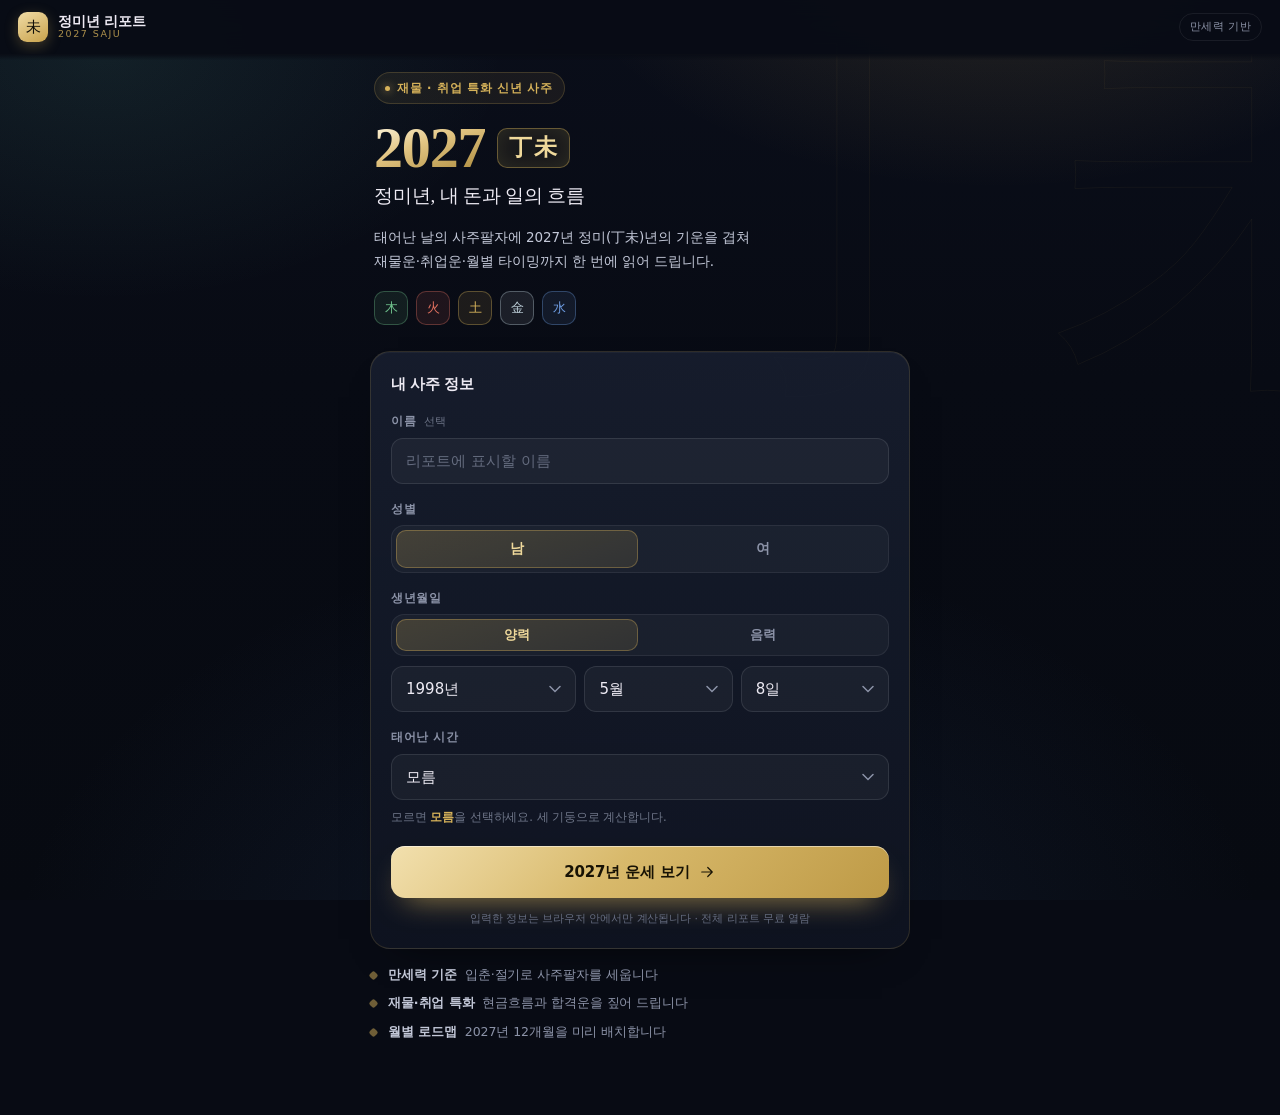
==== commit 5134ecac: "잠금(페이월)·체험 모드 제거 — 전체 리포트 무료 공개 - index.html/app.js/style.css: 잠금 존, 체험용 잠금 해제 버튼, 블러, 페이월 캡션 제거 - t" ====
--- a/index.html
+++ b/index.html
@@ -85,7 +85,7 @@
         <span>2027년 운세 보기</span>
         <svg viewBox="0 0 24 24" width="18" height="18" aria-hidden="true"><path d="M5 12h13M13 6l6 6-6 6" fill="none" stroke="currentColor" stroke-width="1.6" stroke-linecap="round" stroke-linejoin="round"/></svg>
       </button>
-      <p class="form-foot">입력한 정보는 브라우저 안에서만 계산됩니다 · 무료 미리보기 제공</p>
+      <p class="form-foot">입력한 정보는 브라우저 안에서만 계산됩니다 · 전체 리포트 무료 열람</p>
     </form>
 
     <ul class="features">
@@ -262,69 +262,50 @@
 
       <!-- 오른쪽 열 -->
       <div class="col col-right">
-        <div class="lock-zone" id="lock-zone">
-          <div class="lock-teaser">
-            <span class="lock-icon" aria-hidden="true">
-              <svg viewBox="0 0 24 24" width="18" height="18"><path d="M7 10V8a5 5 0 0 1 10 0v2M6 10h12v10H6z" fill="none" stroke="currentColor" stroke-width="1.6" stroke-linejoin="round"/></svg>
-            </span>
-            <div class="lock-copy">
-              <p class="lock-title">재물운 · 취업운 · 월별 로드맵</p>
-              <p class="lock-sub"><s>₩3,900</s> 상당 무료 미리보기</p>
-            </div>
-            <button type="button" class="cta cta-small" id="unlock-btn">체험용 잠금 해제</button>
-          </div>
-
-          <div class="locked-body" id="locked-body">
-            <section class="card money-card">
-              <header class="card-head">
-                <h2 class="card-title">2027 재물운 <span class="sub">財</span></h2>
-                <span class="chip-line" id="money-score">-</span>
-              </header>
-              <div class="block">
-                <h3>현금 흐름</h3>
-                <p class="para small" id="r-cashflow">-</p>
-              </div>
-              <div class="block">
-                <h3>부업 · 투자 타이밍</h3>
-                <p class="para small" id="r-timing">-</p>
-              </div>
-              <div class="block warn">
-                <h3>조심할 시기</h3>
-                <p class="para small" id="r-caution">-</p>
-              </div>
-            </section>
-
-            <section class="card career-card">
-              <header class="card-head">
-                <h2 class="card-title">2027 취업 · 이직 · 진로 <span class="sub">職</span></h2>
-                <span class="chip-line" id="career-score">-</span>
-              </header>
-              <div class="block">
-                <h3>합격 · 성과 운이 강한 달</h3>
-                <p class="para small" id="r-peak">-</p>
-              </div>
-              <div class="block">
-                <h3>잘 맞는 일하는 방식</h3>
-                <p class="para small" id="r-style">-</p>
-              </div>
-              <div class="block">
-                <h3>실전 조언</h3>
-                <p class="para small" id="r-advice">-</p>
-              </div>
-            </section>
-
-            <section class="card months-card">
-              <header class="card-head">
-                <h2 class="card-title">2027 월별 로드맵 <span class="sub">1~12월</span></h2>
-              </header>
-              <div class="months" id="months"></div>
-            </section>
-          </div>
-
-          <div class="paywall" id="paywall">
-            <p class="paywall-note">잠금 해제 후 전체 열람</p>
-          </div>
-        </div>
+        <section class="card money-card">
+          <header class="card-head">
+            <h2 class="card-title">2027 재물운 <span class="sub">財</span></h2>
+            <span class="chip-line" id="money-score">-</span>
+          </header>
+          <div class="block">
+            <h3>현금 흐름</h3>
+            <p class="para small" id="r-cashflow">-</p>
+          </div>
+          <div class="block">
+            <h3>부업 · 투자 타이밍</h3>
+            <p class="para small" id="r-timing">-</p>
+          </div>
+          <div class="block warn">
+            <h3>조심할 시기</h3>
+            <p class="para small" id="r-caution">-</p>
+          </div>
+        </section>
+
+        <section class="card career-card">
+          <header class="card-head">
+            <h2 class="card-title">2027 취업 · 이직 · 진로 <span class="sub">職</span></h2>
+            <span class="chip-line" id="career-score">-</span>
+          </header>
+          <div class="block">
+            <h3>합격 · 성과 운이 강한 달</h3>
+            <p class="para small" id="r-peak">-</p>
+          </div>
+          <div class="block">
+            <h3>잘 맞는 일하는 방식</h3>
+            <p class="para small" id="r-style">-</p>
+          </div>
+          <div class="block">
+            <h3>실전 조언</h3>
+            <p class="para small" id="r-advice">-</p>
+          </div>
+        </section>
+
+        <section class="card months-card">
+          <header class="card-head">
+            <h2 class="card-title">2027 월별 로드맵 <span class="sub">1~12월</span></h2>
+          </header>
+          <div class="months" id="months"></div>
+        </section>
 
         <section class="card share-card">
           <h2 class="card-title">결과 공유</h2>
--- a/assets/css/style.css
+++ b/assets/css/style.css
@@ -452,65 +452,6 @@
   border: 1px solid rgba(214, 178, 90, .22);
 }
 
-/* ============ 잠금 영역 ============ */
-.lock-zone { position: relative; }
-.lock-teaser {
-  position: relative; z-index: 2;
-  display: flex; align-items: center; gap: 11px;
-  padding: 13px 14px; margin-bottom: 12px;
-  border-radius: 16px;
-  background: linear-gradient(120deg, rgba(214, 178, 90, .16), rgba(214, 178, 90, .05) 60%, rgba(99, 195, 166, .07));
-  border: 1px solid rgba(214, 178, 90, .3);
-  box-shadow: 0 18px 40px -30px rgba(214, 178, 90, .9);
-}
-.lock-icon {
-  flex: none; width: 34px; height: 34px; display: grid; place-items: center;
-  border-radius: 11px; color: var(--gold-bright);
-  background: rgba(214, 178, 90, .14); border: 1px solid rgba(214, 178, 90, .26);
-}
-.lock-copy { flex: 1 1 auto; min-width: 0; }
-.lock-title { margin: 0 0 2px; font-size: 12.5px; font-weight: 600; color: var(--text); }
-.lock-sub { margin: 0; font-size: 11px; color: var(--muted); }
-.lock-sub s { opacity: .6; }
-.lock-sub b { color: var(--gold-bright); font-weight: 600; }
-
-.locked-body {
-  filter: blur(5px) saturate(.85);
-  opacity: .72;
-  pointer-events: none;
-  user-select: none;
-  max-height: 640px;
-  overflow: hidden;
-  -webkit-mask-image: linear-gradient(180deg, #000 0%, #000 55%, rgba(0, 0, 0, .25) 88%, transparent 100%);
-  mask-image: linear-gradient(180deg, #000 0%, #000 55%, rgba(0, 0, 0, .25) 88%, transparent 100%);
-  transition: filter .5s, opacity .5s, max-height .5s;
-}
-.locked-body > .card + .card { margin-top: 14px; }
-.paywall {
-  position: absolute; left: 0; right: 0; bottom: -6px; z-index: 3;
-  text-align: center; pointer-events: none;
-}
-.paywall-note {
-  display: inline-block; margin: 0; font-size: 11px; color: var(--muted);
-  letter-spacing: .04em; padding: 6px 14px; border-radius: 999px;
-  background: rgba(8, 11, 20, .82); border: 1px solid var(--line-soft);
-  backdrop-filter: blur(6px);
-}
-.lock-zone.is-open .lock-teaser { display: none; }
-.lock-zone.is-open .locked-body {
-  filter: none; opacity: 1; pointer-events: auto; user-select: auto;
-  max-height: none;
-  -webkit-mask-image: none; mask-image: none;
-}
-.lock-zone.is-open .paywall { display: none; }
-.unlocked-badge {
-  display: flex; align-items: center; gap: 8px;
-  font-size: 11px; color: var(--jade); margin-bottom: 12px;
-  padding: 8px 12px; border-radius: 11px;
-  background: rgba(99, 195, 166, .08); border: 1px solid rgba(99, 195, 166, .22);
-}
-.unlocked-badge b { color: #9FE3CD; font-weight: 600; }
-
 /* 블록 */
 .block + .block { margin-top: 14px; padding-top: 13px; border-top: 1px dashed rgba(255, 255, 255, .075); }
 .block h3 {
@@ -738,7 +679,6 @@
   .result-name { font-size: 32px; }
   .pillar .han { font-size: 34px; }
   .pillar .god { font-size: 10.5px; }
-  .locked-body { max-height: 760px; }
   .hero-card-top { align-items: center; }
   .hero-card-line { font-size: 19px; }
   .daeun-track { gap: 9px; }
@@ -773,12 +713,7 @@
   .form-foot { margin-top: 9px; }
   .features { margin-top: 16px; }
 
-  .lock-teaser { padding: 11px 12px; gap: 9px; }
-  .lock-icon { width: 30px; height: 30px; border-radius: 9px; }
-  .lock-title { font-size: 12px; }
-  .lock-sub { font-size: 10.5px; }
   .cta-small { height: 38px; padding: 0 13px; font-size: 12.5px; }
-  .locked-body { max-height: 360px; }
   .halves { gap: 10px; }
   .hero-card { padding: 16px; }
   .hero-card-line { font-size: 15.5px; }
